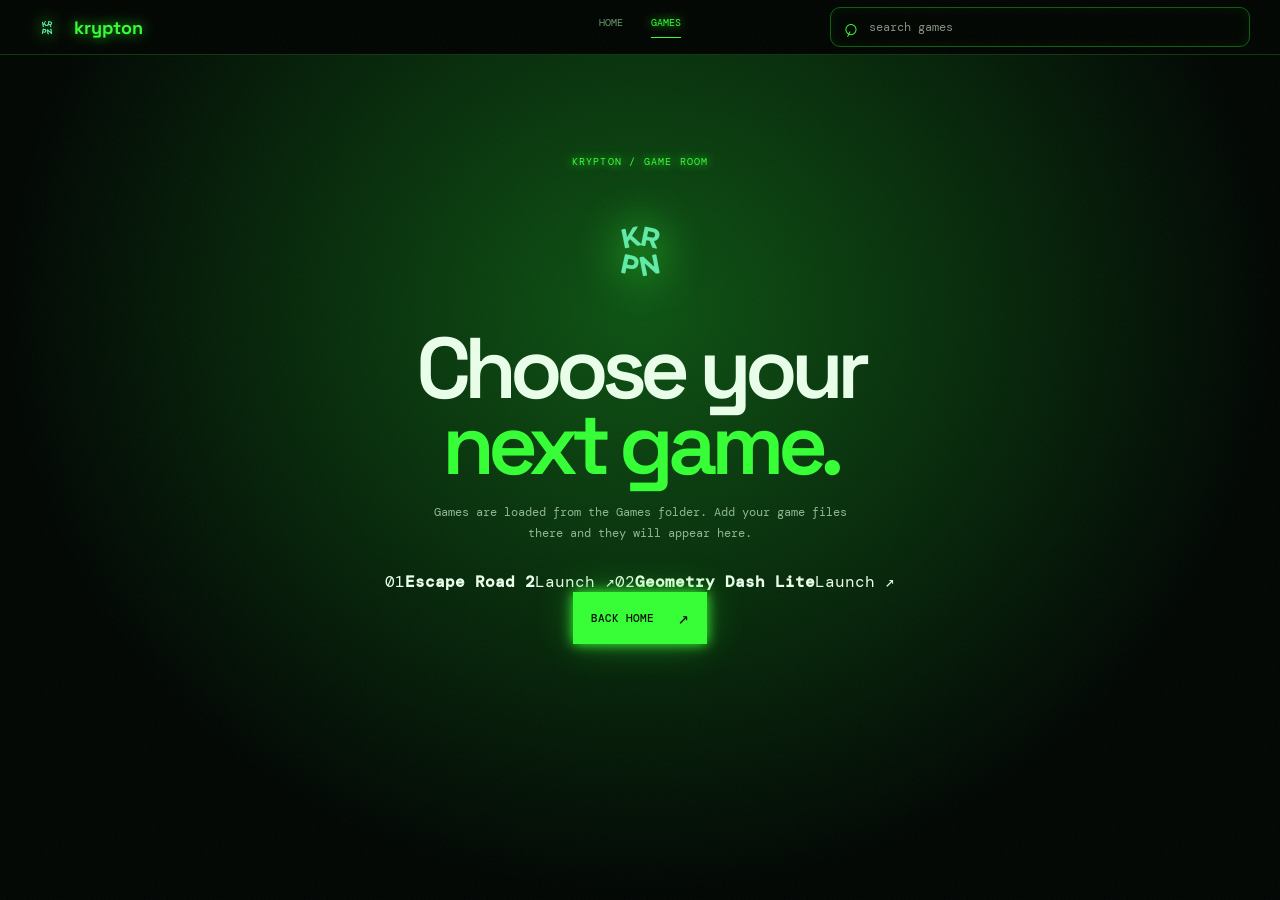
==== game.html @ a92085a6 "Add project files" ====
<!doctype html>
<html lang="en">
<head>
  <meta charset="UTF-8">
  <meta name="viewport" content="width=device-width, initial-scale=1.0">
  <title>Krypton Games</title>
  <link rel="preconnect" href="https://fonts.googleapis.com"><link rel="preconnect" href="https://fonts.gstatic.com" crossorigin>
  <link href="https://fonts.googleapis.com/css2?family=DM+Mono:wght@400;500&family=Space+Grotesk:wght@500;600;700&display=swap" rel="stylesheet">
  <link rel="stylesheet" href="styles.css"><link rel="stylesheet" href="home.css"><link rel="stylesheet" href="folder.css">
</head>
<body class="game-page"><div class="noise"></div>
  <header class="site-header"><a class="brand" href="index.html" aria-label="Krypton home"><img src="logo.png" alt="Krypton logo"><span>krypton</span></a><nav class="main-nav" aria-label="Primary navigation"><a href="index.html">Home</a><a class="active" href="game.html">Games</a></nav><label class="search-box"><span>⌕</span><input type="search" placeholder="search games" aria-label="Search games"></label></header>
  <main class="game-landing"><p class="section-kicker">KRYPTON / GAME ROOM</p><img src="logo.png" alt="" class="game-logo"><h1>Choose your<br><em>next game.</em></h1><p class="game-intro">Games are loaded from the Games folder. Add your game files there and they will appear here.</p><div class="folder-grid" id="game-shelf"><p class="empty-shelf">Scanning the Games folder...</p></div><a class="glow-button" href="index.html">Back home <span>↗</span></a></main>
</body>
<script src="game.js"></script>
</html>
---- styles.css ----
.krypton-game-bar{align-items:center;background:#020803;border-bottom:1px solid rgba(53,255,53,.35);display:flex;height:48px;justify-content:space-between;left:0;padding:0 18px;position:fixed;right:0;top:0;z-index:20}.krypton-game-brand,.krypton-game-home{align-items:center;color:var(--green);display:flex;font:700 17px/1 Arial,sans-serif;gap:10px;text-decoration:none}.krypton-game-brand img{height:30px;object-fit:contain;width:30px}.krypton-game-title{color:#d8ffd3;font:600 14px/1 Arial,sans-serif;left:50%;position:absolute;transform:translateX(-50%);white-space:nowrap}.krypton-game-home{color:#d8ffd3;font-size:12px;font-weight:600}.krypton-game-home:hover{color:var(--green)}
:root{--bg:#020803;--panel:#061408;--green:#35ff35;--bright:#a5ff82;--dim:#54875a;--line:rgba(79,255,73,.2);--mono:'DM Mono',monospace;--display:'Space Grotesk',sans-serif}*{box-sizing:border-box}html{scroll-behavior:smooth}body{background:var(--bg);color:#eaffea;font-family:var(--mono);margin:0;overflow-x:hidden}.noise{background-image:url("data:image/svg+xml,%3Csvg xmlns='http://www.w3.org/2000/svg' width='160' height='160' viewBox='0 0 160 160'%3E%3Cfilter id='n'%3E%3CfeTurbulence type='fractalNoise' baseFrequency='.8' numOctaves='3' stitchTiles='stitch'/%3E%3C/filter%3E%3Crect width='100%25' height='100%25' filter='url(%23n)' opacity='.32'/%3E%3C/svg%3E");inset:0;opacity:.13;pointer-events:none;position:fixed;z-index:10}a{color:inherit;text-decoration:none}.site-header{align-items:center;background:rgba(1,5,2,.92);border-bottom:1px solid var(--line);display:flex;height:55px;justify-content:space-between;padding:0 30px;position:relative;z-index:3}.brand{align-items:center;color:var(--green);display:flex;font-family:var(--display);font-size:18px;font-weight:700;gap:10px;text-shadow:0 0 13px rgba(53,255,53,.8)}.brand img{filter:drop-shadow(0 0 8px var(--green));height:34px;object-fit:contain;width:34px}.main-nav{display:flex;gap:28px;left:50%;position:absolute;transform:translateX(-50%)}.main-nav a{color:#689b6b;font-size:10px;text-transform:uppercase}.main-nav a:hover,.main-nav a.active{color:var(--green);text-shadow:0 0 10px var(--green)}.main-nav a.active{border-bottom:1px solid var(--green);padding-bottom:8px}.header-tools{align-items:center;display:flex;gap:22px}.search-box{align-items:center;border:1px solid rgba(53,255,53,.35);border-radius:10px;box-shadow:0 0 12px rgba(53,255,53,.08) inset;color:var(--green);display:flex;height:40px;padding:0 12px;width:420px}.search-box span{font-family:Arial;font-size:24px;line-height:0;transform:rotate(-20deg)}.search-box input{background:none;border:0;color:#d8ffd8;font:12px var(--mono);margin-left:10px;outline:0;width:100%}.search-box input::placeholder{color:#829082}.profile-button{align-items:center;background:none;border:0;color:#d8ffd8;cursor:pointer;display:flex;font:11px var(--mono);gap:8px}.avatar{align-items:center;background:#142b16;border:1px solid var(--green);border-radius:50%;box-shadow:0 0 10px rgba(53,255,53,.5);color:var(--green);display:inline-flex;height:27px;justify-content:center;width:27px}.hero{align-items:center;background:radial-gradient(ellipse at center,rgba(16,102,18,.55) 0%,rgba(3,31,8,.62) 33%,rgba(1,7,2,.98) 78%),linear-gradient(120deg,#061307,#011d06 52%,#031008);display:flex;flex-direction:column;min-height:560px;overflow:hidden;padding:65px 20px 85px;position:relative;text-align:center}.hero::before,.hero::after{border:1px solid rgba(61,255,52,.22);border-radius:50%;content:'';height:560px;left:50%;position:absolute;top:55px;transform:translateX(-50%) rotate(-8deg);width:130%;z-index:0}.hero::after{height:420px;opacity:.55;top:115px;transform:translateX(-50%) rotate(12deg);width:96%}.hero-copy{position:relative;z-index:1}.eyebrow{color:var(--green);font-size:10px;letter-spacing:.12em;margin:0 0 20px;text-shadow:0 0 12px var(--green);text-transform:uppercase}.pulse-dot{background:var(--green);border-radius:50%;box-shadow:0 0 11px var(--green);display:inline-block;height:6px;margin-right:8px;width:6px}.hero-logo{align-items:center;display:flex;flex-direction:column;margin:0 auto 25px}.hero-logo img{filter:drop-shadow(0 0 20px rgba(53,255,53,.9));height:148px;object-fit:contain;width:148px}.hero-logo span{color:#fff;font-family:var(--display);font-size:57px;font-weight:700;letter-spacing:-.09em;line-height:.8;text-shadow:0 0 15px rgba(255,255,255,.5)}.hero h1{font-family:var(--display);font-size:clamp(30px,5vw,54px);font-weight:500;letter-spacing:.02em;line-height:1.1;margin:0;min-height:60px;text-shadow:0 0 18px rgba(192,255,177,.65)}.cursor{animation:blink 1s steps(2) infinite;color:var(--green);margin-left:4px}.hero h1 em{color:var(--green);font-style:normal}.hero-text{color:#9eb89f;font-size:12px;line-height:1.7;margin:18px auto 26px;max-width:470px}.primary-button{background:var(--green);border:1px solid var(--green);box-shadow:0 0 10px rgba(53,255,53,.75),0 0 35px rgba(53,255,53,.25);color:#031004;cursor:pointer;display:inline-flex;font:600 11px var(--mono);gap:24px;padding:14px 17px;text-transform:uppercase;transition:box-shadow .2s,transform .2s}.primary-button:hover{box-shadow:0 0 18px var(--green),0 0 50px rgba(53,255,53,.45);transform:translateY(-2px)}.primary-button span{font-size:18px;line-height:10px}.hero-art{height:1px;position:absolute}.scroll-note{bottom:25px;color:#568359;font-size:9px;left:30px;position:absolute;text-transform:uppercase}.scroll-line{background:var(--green);box-shadow:0 0 8px var(--green);display:inline-block;height:1px;margin-right:10px;vertical-align:middle;width:35px}.games-section{background:linear-gradient(180deg,#020803,#041007);padding:70px 6vw 100px;position:relative}.section-heading{align-items:end;display:flex;justify-content:space-between}.section-heading h2,.leaderboard-section h2{color:#e4ffe2;font-family:var(--display);font-size:clamp(38px,6vw,68px);letter-spacing:-.07em;line-height:.9;margin:0;text-shadow:0 0 20px rgba(53,255,53,.35)}.section-note{color:#689b6b;font-size:10px;line-height:1.7;margin:0;text-align:right;text-transform:uppercase}.filter-row{border-bottom:1px solid var(--line);display:flex;gap:25px;margin:42px 0 29px;padding-bottom:13px}.filter{background:none;border:0;color:#54815a;cursor:pointer;font:10px var(--mono);padding:0;text-transform:uppercase}.filter span{border:1px solid currentColor;border-radius:50%;font-size:9px;margin-left:5px;padding:2px 5px}.filter.active-filter,.filter:hover{color:var(--green);text-shadow:0 0 10px var(--green)}.game-grid{display:grid;gap:22px;grid-template-columns:repeat(3,1fr)}.game-card{border:1px solid rgba(57,255,57,.22);box-shadow:0 0 18px rgba(40,255,40,.08);min-width:0;transition:border-color .25s,box-shadow .25s,transform .25s}.game-card:hover{border-color:var(--green);box-shadow:0 0 20px rgba(53,255,53,.28),inset 0 0 22px rgba(53,255,53,.05);transform:translateY(-4px)}.card-top{align-items:center;background:#071607;display:flex;font-size:9px;justify-content:space-between;padding:10px 12px;text-transform:uppercase}.tag{color:var(--green);text-shadow:0 0 8px var(--green)}.players{color:#57875b}.card-visual{height:190px;overflow:hidden;position:relative}.drift-visual{background:radial-gradient(circle at 50% 40%,#15891e,#031708 70%)}.drift-sun{background:var(--green);border-radius:50%;box-shadow:0 0 30px var(--green);height:100px;left:40%;position:absolute;top:35px;width:100px}.drift-track{border:1px solid var(--green);border-radius:50%;height:155px;left:5%;position:absolute;top:84px;transform:rotate(20deg);width:130%}.drift-car{color:var(--green);font-size:34px;left:43%;position:absolute;text-shadow:0 0 16px var(--green);top:105px}.bloom-visual{background:radial-gradient(circle,#154f1b,#031006)}.bloom-orb{border:1px solid var(--green);border-radius:50%;box-shadow:0 0 12px rgba(53,255,53,.5);position:absolute}.orb-a{height:170px;left:12%;top:33px;width:170px}.orb-b{height:115px;right:12%;top:20px;width:115px}.orb-c{height:70px;left:43%;top:65px;width:70px}.bloom-flower{color:var(--green);font-size:84px;left:38%;line-height:1;position:absolute;text-shadow:0 0 15px var(--green);top:51px}.grid-visual{background:#020b03}.grid-pattern{background-image:linear-gradient(rgba(53,255,53,.45) 1px,transparent 1px),linear-gradient(90deg,rgba(53,255,53,.45) 1px,transparent 1px);background-size:27px 27px;height:100%;transform:rotate(-10deg) scale(1.3);width:100%}.grid-word{color:var(--green);font-family:var(--display);font-size:70px;font-weight:700;left:50%;position:absolute;text-shadow:0 0 17px var(--green);top:56px;transform:translateX(-50%) rotate(-10deg)}.orbit-visual{background:radial-gradient(circle,#12651b,#021007)}.orbit-mini{border:1px solid var(--green);border-radius:50%;box-shadow:0 0 13px rgba(53,255,53,.5);height:155px;left:21%;position:absolute;top:19px;transform:rotate(-23deg);width:270px}.orbit-core{background:var(--green);border-radius:50%;box-shadow:0 0 23px var(--green);height:70px;left:50%;position:absolute;top:61px;transform:translateX(-50%);width:70px}.orbit-dot{background:#d3ffbc;border-radius:50%;box-shadow:0 0 9px #d3ffbc;height:12px;left:22%;position:absolute;top:60px;width:12px}.word-visual{background:radial-gradient(circle at 60%,#197426,#031006)}.word-stack{color:var(--green);font-family:var(--display);font-size:55px;font-weight:700;left:13%;line-height:.82;position:absolute;text-shadow:0 0 14px var(--green);top:45px;transform:rotate(-5deg)}.word-stack span{color:#eaffea}.word-tile{align-items:center;background:var(--green);box-shadow:0 0 19px var(--green);color:#021006;display:flex;font:40px var(--display);height:67px;justify-content:center;position:absolute;right:18%;top:65px;transform:rotate(12deg);width:67px}.memory-visual{background:radial-gradient(circle,#14691a,#031006)}.memory-symbol{color:var(--green);font-size:104px;left:38%;position:absolute;text-shadow:0 0 20px var(--green);top:37px}.memory-lines{border-top:1px solid var(--green);bottom:28px;box-shadow:0 0 8px var(--green);left:20%;position:absolute;width:60%}.card-info{align-items:center;background:#030d04;border-top:1px solid var(--line);display:flex;justify-content:space-between;padding:14px}.card-info h3{color:#d7ffd3;font-family:var(--display);font-size:17px;letter-spacing:-.03em;margin:0 0 4px}.card-info p{color:#709a72;font-size:10px;margin:0}.play-button{background:none;border:0;color:var(--green);cursor:pointer;font:10px var(--mono);text-transform:uppercase}.play-button span{font-size:19px;margin-left:9px;vertical-align:-2px}.play-button:hover{text-shadow:0 0 10px var(--green)}.leaderboard-section{background:#010501;border-top:1px solid var(--line);display:grid;gap:40px;grid-template-columns:1fr 1.4fr .7fr;padding:72px 10vw}.leaderboard-section .eyebrow{color:var(--green)}.leaderboard-list{align-self:end}.leader-row{align-items:center;border-bottom:1px solid var(--line);display:grid;gap:13px;grid-template-columns:25px 28px 1fr 1fr auto;padding:14px 0}.leader-row.current{color:var(--green);text-shadow:0 0 8px rgba(53,255,53,.6)}.rank,.game-label{color:#508056;font-size:9px}.mini-avatar{align-items:center;border:1px solid var(--green);border-radius:50%;color:var(--green);display:inline-flex;font-size:10px;height:27px;justify-content:center;width:27px}.avatar-pink{background:#153417}.avatar-yellow{background:#263c14}.avatar-green{background:#10431b}.leader-row strong{font-size:12px}.leader-row b{font-size:11px}.text-button{align-self:end;background:none;border:0;color:var(--green);cursor:pointer;font:10px var(--mono);text-align:left;text-transform:uppercase}.text-button span{font-size:18px;margin-left:9px}footer{align-items:center;background:#031006;border-top:1px solid var(--line);color:#619866;display:flex;font-size:9px;justify-content:space-between;padding:25px 6vw;text-transform:uppercase}.footer-brand{color:var(--green);font-family:var(--display);font-size:18px;font-weight:700;text-shadow:0 0 12px var(--green);text-transform:lowercase}.footer-brand span{font-size:8px}.footer-status i{background:var(--green);border-radius:50%;box-shadow:0 0 8px var(--green);display:inline-block;height:6px;margin-right:7px;width:6px}.modal-backdrop{align-items:center;background:rgba(0,7,1,.82);display:flex;inset:0;justify-content:center;opacity:0;padding:20px;pointer-events:none;position:fixed;transition:opacity .25s;z-index:20}.modal-backdrop.open{opacity:1;pointer-events:auto}.game-modal{background:#061508;border:1px solid var(--green);box-shadow:0 0 30px rgba(53,255,53,.32);max-width:620px;padding:38px;width:100%}.close-modal{background:none;border:0;color:var(--green);cursor:pointer;font-size:28px;position:absolute;right:20px;top:15px}.game-modal h2{color:#efffed;font-family:var(--display);font-size:42px;letter-spacing:-.06em;margin:0;text-shadow:0 0 13px var(--green)}.game-modal>p:not(.eyebrow):not(.game-result){color:#8faf91;font-size:12px}.scoreboard{color:var(--green);display:flex;font-size:10px;gap:28px;margin:24px 0 12px;text-transform:uppercase}.scoreboard strong{font-size:15px;margin-left:7px}.game-stage{background:radial-gradient(circle,#0d4b13,#010602);height:250px;overflow:hidden;position:relative}.start-message{align-items:center;color:var(--green);display:flex;flex-direction:column;gap:15px;inset:0;justify-content:center;position:absolute}.start-message>span{font-size:45px;text-shadow:0 0 15px var(--green)}.target{background:var(--green);border:2px solid #efffed;border-radius:50%;box-shadow:0 0 0 8px rgba(53,255,53,.22),0 0 18px var(--green);cursor:crosshair;display:none;height:40px;position:absolute;width:40px}.game-result{color:var(--green);font-size:11px;min-height:15px}.wide-card{grid-column:span 2}.modal-backdrop.open .game-modal{animation:rise .35s ease-out}@keyframes rise{from{opacity:0;transform:translateY(16px)}to{opacity:1;transform:none}}@keyframes blink{50%{opacity:0}}@media(max-width:800px){.site-header{padding:0 15px}.main-nav{display:none}.header-tools{gap:10px}.search-box{width:min(45vw,220px)}.profile-name,.chevron{display:none}.hero{min-height:600px;padding-top:55px}.hero-logo img{height:120px;width:120px}.hero-logo span{font-size:49px}.games-section{padding:55px 20px 80px}.section-heading{align-items:start;display:block}.section-note{text-align:left;margin-top:16px}.filter-row{gap:18px;overflow:auto;white-space:nowrap}.game-grid{grid-template-columns:1fr}.wide-card{grid-column:auto}.leaderboard-section{display:block;padding:60px 25px}.leaderboard-list{margin:38px 0}.leader-row{grid-template-columns:25px 28px 1fr auto}.game-label{display:none}footer{align-items:flex-start;flex-direction:column;gap:15px;padding:25px 20px}.game-modal{padding:32px 20px}}
---- home.css ----
.home-hero{align-items:center;background:radial-gradient(ellipse at 50% 45%,#0c4c10 0,#031c07 36%,#010603 76%);display:flex;justify-content:center;min-height:650px;overflow:hidden;position:relative;text-align:center}.home-hero:before,.home-hero:after{border:1px solid rgba(53,255,53,.22);border-radius:50%;content:'';height:720px;left:50%;position:absolute;top:75px;transform:translateX(-50%) rotate(-9deg);width:145%}.home-hero:after{height:480px;opacity:.55;top:195px;transform:translateX(-50%) rotate(15deg);width:110%}.hero-stars{background-image:radial-gradient(circle,#35ff35 0 1px,transparent 2px),radial-gradient(circle,#b6ff9c 0 1px,transparent 2px);background-position:10% 20%,80% 35%;background-size:180px 150px,260px 220px;inset:0;opacity:.65;position:absolute}.home-hero-content{position:relative;z-index:1}.hero-logo{filter:drop-shadow(0 0 25px rgba(53,255,53,.95));height:190px;object-fit:contain;width:190px}.hero-wordmark{color:#fff;font:700 74px/0.75 'Space Grotesk',sans-serif;letter-spacing:-.1em;margin:0 0 30px;text-shadow:0 0 18px rgba(255,255,255,.5)}.home-hero h1{color:#eaffea;font:500 clamp(28px,5vw,54px)/1.1 'Space Grotesk',sans-serif;letter-spacing:.02em;margin:0;min-height:60px;text-shadow:0 0 18px rgba(192,255,177,.65)}.cursor{animation:blink 1s steps(2) infinite;color:var(--green)}.hero-copy{color:#99c299;font-size:13px;margin:13px 0 25px}.glow-button,.outline-button{align-items:center;display:inline-flex;font:500 11px var(--mono);gap:24px;padding:14px 18px;text-transform:uppercase}.glow-button{background:var(--green);box-shadow:0 0 12px var(--green),0 0 38px rgba(53,255,53,.3);color:#031004}.glow-button:hover{box-shadow:0 0 22px var(--green),0 0 55px rgba(53,255,53,.5);transform:translateY(-2px)}.glow-button span,.outline-button span{font-size:18px}.hero-code,.hero-scroll{bottom:27px;color:#54895c;font-size:9px;letter-spacing:.08em;position:absolute}.hero-code{right:30px}.hero-scroll{left:30px}.movies-section{background:#020803;border-top:1px solid var(--line);padding:72px 6vw 95px}.section-kicker{color:var(--green);font-size:10px;letter-spacing:.12em;margin:0 0 18px;text-shadow:0 0 10px var(--green);text-transform:uppercase}.section-title-row{align-items:end;display:flex;justify-content:space-between}.movies-section h2,.quick-section h2{color:#e7ffe4;font:600 clamp(38px,6vw,68px)/.9 'Space Grotesk',sans-serif;letter-spacing:-.08em;margin:0;text-shadow:0 0 19px rgba(53,255,53,.35)}.view-button,.watch-button{background:none;border:0;color:var(--green);cursor:pointer;font:10px var(--mono);text-transform:uppercase}.view-button span,.watch-button span{font-size:17px;margin-left:7px}.movie-shelf{display:grid;gap:20px;grid-template-columns:repeat(3,1fr);margin-top:39px}.movie-card{background:#061308;border:1px solid rgba(53,255,53,.26);box-shadow:0 0 18px rgba(53,255,53,.08);transition:.25s}.movie-card:hover{border-color:var(--green);box-shadow:0 0 23px rgba(53,255,53,.3);transform:translateY(-4px)}.movie-art{align-items:end;display:flex;height:175px;justify-content:space-between;overflow:hidden;padding:17px;position:relative}.movie-art:before{border:1px solid rgba(53,255,53,.4);border-radius:50%;content:'';height:230px;left:16%;position:absolute;top:25px;width:180px}.movie-art span{color:var(--green);font:700 31px/.84 'Space Grotesk',sans-serif;letter-spacing:-.07em;position:relative;text-shadow:0 0 15px var(--green)}.movie-art i{color:#c4ffc0;font-size:10px;font-style:normal;position:relative}.movie-one .movie-art{background:radial-gradient(circle at 65% 40%,#176d1d,#030d04)}.movie-two .movie-art{background:radial-gradient(circle at 40% 40%,#116a18,#030e04)}.movie-three .movie-art{background:radial-gradient(circle at 55% 45%,#1a751f,#030d04)}.movie-details{padding:15px}.movie-details h3{color:#d8ffd3;font:600 17px 'Space Grotesk',sans-serif;margin:0 0 5px}.movie-details p{color:#6c9e70;font-size:10px;margin:0 0 13px}.progress{background:#142919;height:3px}.progress span{background:var(--green);box-shadow:0 0 8px var(--green);display:block;height:100%}.watch-button{border-top:1px solid var(--line);padding:13px 15px;text-align:left;width:100%}.quick-section{align-items:center;background:radial-gradient(circle at 80%,#0c4212,#010603 60%);border-top:1px solid var(--line);display:flex;justify-content:space-between;padding:78px 12vw}.quick-section h2 em{color:var(--green);font-style:normal}.outline-button{border:1px solid var(--green);box-shadow:0 0 13px rgba(53,255,53,.25);color:var(--green)}.outline-button:hover{background:var(--green);box-shadow:0 0 20px var(--green);color:#031004}.game-landing{align-items:center;background:radial-gradient(ellipse at 50% 30%,#0d5313,#010603 70%);display:flex;flex-direction:column;min-height:calc(100vh - 55px);padding:100px 20px;text-align:center}.game-logo{filter:drop-shadow(0 0 22px var(--green));height:125px;width:125px}.game-landing h1{font:600 clamp(48px,8vw,86px)/.88 'Space Grotesk',sans-serif;letter-spacing:-.08em;margin:20px 0}.game-landing h1 em{color:var(--green);font-style:normal}.game-landing>p:not(.section-kicker){color:#91b695;font-size:12px;line-height:1.7;margin:0 auto 28px;max-width:420px}@media(max-width:800px){.site-header{padding:0 15px}.main-nav{display:none}.search-box{width:min(48vw,220px)}.hero-logo{height:145px;width:145px}.hero-wordmark{font-size:58px}.home-hero{min-height:600px}.movies-section{padding:55px 20px 75px}.section-title-row{align-items:start;display:block}.view-button{margin-top:20px}.movie-shelf{grid-template-columns:1fr}.quick-section{align-items:start;display:block;padding:60px 25px}.outline-button{margin-top:32px}.hero-code{right:15px}.hero-scroll{left:15px}}
@keyframes blink{50%{opacity:0}}
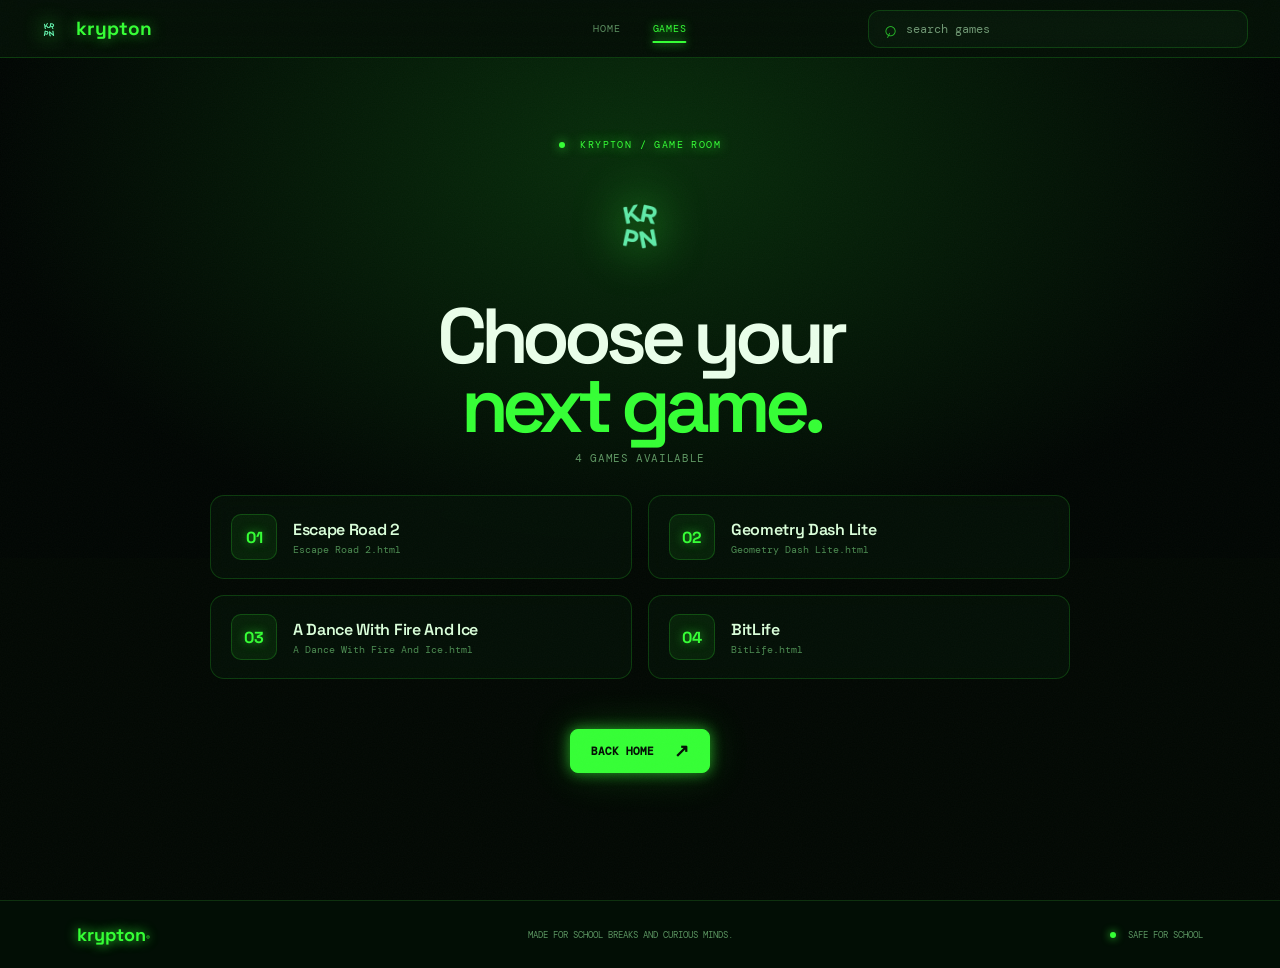
==== commit 75054601: "Add files via upload" ====
--- a/game.html
+++ b/game.html
@@ -3,14 +3,55 @@
 <head>
   <meta charset="UTF-8">
   <meta name="viewport" content="width=device-width, initial-scale=1.0">
-  <title>Krypton Games</title>
-  <link rel="preconnect" href="https://fonts.googleapis.com"><link rel="preconnect" href="https://fonts.gstatic.com" crossorigin>
+  <meta name="theme-color" content="#020803">
+  <meta name="description" content="Browse and launch games on Krypton — your school entertainment hub.">
+  <title>Games | Krypton</title>
+  <link rel="preconnect" href="https://fonts.googleapis.com">
+  <link rel="preconnect" href="https://fonts.gstatic.com" crossorigin>
   <link href="https://fonts.googleapis.com/css2?family=DM+Mono:wght@400;500&family=Space+Grotesk:wght@500;600;700&display=swap" rel="stylesheet">
-  <link rel="stylesheet" href="styles.css"><link rel="stylesheet" href="home.css"><link rel="stylesheet" href="folder.css">
+  <link rel="stylesheet" href="styles.css">
+  <link rel="stylesheet" href="home.css">
+  <link rel="stylesheet" href="folder.css">
 </head>
-<body class="game-page"><div class="noise"></div>
-  <header class="site-header"><a class="brand" href="index.html" aria-label="Krypton home"><img src="logo.png" alt="Krypton logo"><span>krypton</span></a><nav class="main-nav" aria-label="Primary navigation"><a href="index.html">Home</a><a class="active" href="game.html">Games</a></nav><label class="search-box"><span>⌕</span><input type="search" placeholder="search games" aria-label="Search games"></label></header>
-  <main class="game-landing"><p class="section-kicker">KRYPTON / GAME ROOM</p><img src="logo.png" alt="" class="game-logo"><h1>Choose your<br><em>next game.</em></h1><p class="game-intro">Games are loaded from the Games folder. Add your game files there and they will appear here.</p><div class="folder-grid" id="game-shelf"><p class="empty-shelf">Scanning the Games folder...</p></div><a class="glow-button" href="index.html">Back home <span>↗</span></a></main>
+<body class="game-page">
+  <div class="noise"></div>
+
+  <header class="site-header">
+    <a class="brand" href="index.html" aria-label="Krypton home">
+      <img src="logo.png" alt="Krypton logo"><span>krypton</span>
+    </a>
+    <nav class="main-nav" aria-label="Primary navigation">
+      <a href="index.html">Home</a>
+      <a class="active" href="game.html">Games</a>
+    </nav>
+    <label class="search-box">
+      <span>⌕</span>
+      <input type="search" placeholder="search games" aria-label="Search games">
+    </label>
+  </header>
+
+  <main class="game-landing">
+    <div class="game-landing-bg"></div>
+    <div class="game-landing-content">
+      <p class="section-kicker"><span class="pulse-dot"></span> KRYPTON / GAME ROOM</p>
+      <img src="logo.png" alt="" class="game-logo">
+      <h1>Choose your<br><em>next game.</em></h1>
+      <p id="game-count" class="game-count">Scanning...</p>
+    </div>
+
+    <div class="folder-grid" id="game-shelf">
+      <p class="empty-shelf">Scanning the Games folder...</p>
+    </div>
+
+    <a class="glow-button back-home" href="index.html">Back home <span>↗</span></a>
+  </main>
+
+  <footer>
+    <span class="footer-brand">krypton<span>®</span></span>
+    <span>Made for school breaks and curious minds.</span>
+    <span class="footer-status"><i></i> Safe for school</span>
+  </footer>
+
+  <script src="game.js"></script>
 </body>
-<script src="game.js"></script>
 </html>
--- a/styles.css
+++ b/styles.css
@@ -1,2 +1,273 @@
-.krypton-game-bar{align-items:center;background:#020803;border-bottom:1px solid rgba(53,255,53,.35);display:flex;height:48px;justify-content:space-between;left:0;padding:0 18px;position:fixed;right:0;top:0;z-index:20}.krypton-game-brand,.krypton-game-home{align-items:center;color:var(--green);display:flex;font:700 17px/1 Arial,sans-serif;gap:10px;text-decoration:none}.krypton-game-brand img{height:30px;object-fit:contain;width:30px}.krypton-game-title{color:#d8ffd3;font:600 14px/1 Arial,sans-serif;left:50%;position:absolute;transform:translateX(-50%);white-space:nowrap}.krypton-game-home{color:#d8ffd3;font-size:12px;font-weight:600}.krypton-game-home:hover{color:var(--green)}
-:root{--bg:#020803;--panel:#061408;--green:#35ff35;--bright:#a5ff82;--dim:#54875a;--line:rgba(79,255,73,.2);--mono:'DM Mono',monospace;--display:'Space Grotesk',sans-serif}*{box-sizing:border-box}html{scroll-behavior:smooth}body{background:var(--bg);color:#eaffea;font-family:var(--mono);margin:0;overflow-x:hidden}.noise{background-image:url("data:image/svg+xml,%3Csvg xmlns='http://www.w3.org/2000/svg' width='160' height='160' viewBox='0 0 160 160'%3E%3Cfilter id='n'%3E%3CfeTurbulence type='fractalNoise' baseFrequency='.8' numOctaves='3' stitchTiles='stitch'/%3E%3C/filter%3E%3Crect width='100%25' height='100%25' filter='url(%23n)' opacity='.32'/%3E%3C/svg%3E");inset:0;opacity:.13;pointer-events:none;position:fixed;z-index:10}a{color:inherit;text-decoration:none}.site-header{align-items:center;background:rgba(1,5,2,.92);border-bottom:1px solid var(--line);display:flex;height:55px;justify-content:space-between;padding:0 30px;position:relative;z-index:3}.brand{align-items:center;color:var(--green);display:flex;font-family:var(--display);font-size:18px;font-weight:700;gap:10px;text-shadow:0 0 13px rgba(53,255,53,.8)}.brand img{filter:drop-shadow(0 0 8px var(--green));height:34px;object-fit:contain;width:34px}.main-nav{display:flex;gap:28px;left:50%;position:absolute;transform:translateX(-50%)}.main-nav a{color:#689b6b;font-size:10px;text-transform:uppercase}.main-nav a:hover,.main-nav a.active{color:var(--green);text-shadow:0 0 10px var(--green)}.main-nav a.active{border-bottom:1px solid var(--green);padding-bottom:8px}.header-tools{align-items:center;display:flex;gap:22px}.search-box{align-items:center;border:1px solid rgba(53,255,53,.35);border-radius:10px;box-shadow:0 0 12px rgba(53,255,53,.08) inset;color:var(--green);display:flex;height:40px;padding:0 12px;width:420px}.search-box span{font-family:Arial;font-size:24px;line-height:0;transform:rotate(-20deg)}.search-box input{background:none;border:0;color:#d8ffd8;font:12px var(--mono);margin-left:10px;outline:0;width:100%}.search-box input::placeholder{color:#829082}.profile-button{align-items:center;background:none;border:0;color:#d8ffd8;cursor:pointer;display:flex;font:11px var(--mono);gap:8px}.avatar{align-items:center;background:#142b16;border:1px solid var(--green);border-radius:50%;box-shadow:0 0 10px rgba(53,255,53,.5);color:var(--green);display:inline-flex;height:27px;justify-content:center;width:27px}.hero{align-items:center;background:radial-gradient(ellipse at center,rgba(16,102,18,.55) 0%,rgba(3,31,8,.62) 33%,rgba(1,7,2,.98) 78%),linear-gradient(120deg,#061307,#011d06 52%,#031008);display:flex;flex-direction:column;min-height:560px;overflow:hidden;padding:65px 20px 85px;position:relative;text-align:center}.hero::before,.hero::after{border:1px solid rgba(61,255,52,.22);border-radius:50%;content:'';height:560px;left:50%;position:absolute;top:55px;transform:translateX(-50%) rotate(-8deg);width:130%;z-index:0}.hero::after{height:420px;opacity:.55;top:115px;transform:translateX(-50%) rotate(12deg);width:96%}.hero-copy{position:relative;z-index:1}.eyebrow{color:var(--green);font-size:10px;letter-spacing:.12em;margin:0 0 20px;text-shadow:0 0 12px var(--green);text-transform:uppercase}.pulse-dot{background:var(--green);border-radius:50%;box-shadow:0 0 11px var(--green);display:inline-block;height:6px;margin-right:8px;width:6px}.hero-logo{align-items:center;display:flex;flex-direction:column;margin:0 auto 25px}.hero-logo img{filter:drop-shadow(0 0 20px rgba(53,255,53,.9));height:148px;object-fit:contain;width:148px}.hero-logo span{color:#fff;font-family:var(--display);font-size:57px;font-weight:700;letter-spacing:-.09em;line-height:.8;text-shadow:0 0 15px rgba(255,255,255,.5)}.hero h1{font-family:var(--display);font-size:clamp(30px,5vw,54px);font-weight:500;letter-spacing:.02em;line-height:1.1;margin:0;min-height:60px;text-shadow:0 0 18px rgba(192,255,177,.65)}.cursor{animation:blink 1s steps(2) infinite;color:var(--green);margin-left:4px}.hero h1 em{color:var(--green);font-style:normal}.hero-text{color:#9eb89f;font-size:12px;line-height:1.7;margin:18px auto 26px;max-width:470px}.primary-button{background:var(--green);border:1px solid var(--green);box-shadow:0 0 10px rgba(53,255,53,.75),0 0 35px rgba(53,255,53,.25);color:#031004;cursor:pointer;display:inline-flex;font:600 11px var(--mono);gap:24px;padding:14px 17px;text-transform:uppercase;transition:box-shadow .2s,transform .2s}.primary-button:hover{box-shadow:0 0 18px var(--green),0 0 50px rgba(53,255,53,.45);transform:translateY(-2px)}.primary-button span{font-size:18px;line-height:10px}.hero-art{height:1px;position:absolute}.scroll-note{bottom:25px;color:#568359;font-size:9px;left:30px;position:absolute;text-transform:uppercase}.scroll-line{background:var(--green);box-shadow:0 0 8px var(--green);display:inline-block;height:1px;margin-right:10px;vertical-align:middle;width:35px}.games-section{background:linear-gradient(180deg,#020803,#041007);padding:70px 6vw 100px;position:relative}.section-heading{align-items:end;display:flex;justify-content:space-between}.section-heading h2,.leaderboard-section h2{color:#e4ffe2;font-family:var(--display);font-size:clamp(38px,6vw,68px);letter-spacing:-.07em;line-height:.9;margin:0;text-shadow:0 0 20px rgba(53,255,53,.35)}.section-note{color:#689b6b;font-size:10px;line-height:1.7;margin:0;text-align:right;text-transform:uppercase}.filter-row{border-bottom:1px solid var(--line);display:flex;gap:25px;margin:42px 0 29px;padding-bottom:13px}.filter{background:none;border:0;color:#54815a;cursor:pointer;font:10px var(--mono);padding:0;text-transform:uppercase}.filter span{border:1px solid currentColor;border-radius:50%;font-size:9px;margin-left:5px;padding:2px 5px}.filter.active-filter,.filter:hover{color:var(--green);text-shadow:0 0 10px var(--green)}.game-grid{display:grid;gap:22px;grid-template-columns:repeat(3,1fr)}.game-card{border:1px solid rgba(57,255,57,.22);box-shadow:0 0 18px rgba(40,255,40,.08);min-width:0;transition:border-color .25s,box-shadow .25s,transform .25s}.game-card:hover{border-color:var(--green);box-shadow:0 0 20px rgba(53,255,53,.28),inset 0 0 22px rgba(53,255,53,.05);transform:translateY(-4px)}.card-top{align-items:center;background:#071607;display:flex;font-size:9px;justify-content:space-between;padding:10px 12px;text-transform:uppercase}.tag{color:var(--green);text-shadow:0 0 8px var(--green)}.players{color:#57875b}.card-visual{height:190px;overflow:hidden;position:relative}.drift-visual{background:radial-gradient(circle at 50% 40%,#15891e,#031708 70%)}.drift-sun{background:var(--green);border-radius:50%;box-shadow:0 0 30px var(--green);height:100px;left:40%;position:absolute;top:35px;width:100px}.drift-track{border:1px solid var(--green);border-radius:50%;height:155px;left:5%;position:absolute;top:84px;transform:rotate(20deg);width:130%}.drift-car{color:var(--green);font-size:34px;left:43%;position:absolute;text-shadow:0 0 16px var(--green);top:105px}.bloom-visual{background:radial-gradient(circle,#154f1b,#031006)}.bloom-orb{border:1px solid var(--green);border-radius:50%;box-shadow:0 0 12px rgba(53,255,53,.5);position:absolute}.orb-a{height:170px;left:12%;top:33px;width:170px}.orb-b{height:115px;right:12%;top:20px;width:115px}.orb-c{height:70px;left:43%;top:65px;width:70px}.bloom-flower{color:var(--green);font-size:84px;left:38%;line-height:1;position:absolute;text-shadow:0 0 15px var(--green);top:51px}.grid-visual{background:#020b03}.grid-pattern{background-image:linear-gradient(rgba(53,255,53,.45) 1px,transparent 1px),linear-gradient(90deg,rgba(53,255,53,.45) 1px,transparent 1px);background-size:27px 27px;height:100%;transform:rotate(-10deg) scale(1.3);width:100%}.grid-word{color:var(--green);font-family:var(--display);font-size:70px;font-weight:700;left:50%;position:absolute;text-shadow:0 0 17px var(--green);top:56px;transform:translateX(-50%) rotate(-10deg)}.orbit-visual{background:radial-gradient(circle,#12651b,#021007)}.orbit-mini{border:1px solid var(--green);border-radius:50%;box-shadow:0 0 13px rgba(53,255,53,.5);height:155px;left:21%;position:absolute;top:19px;transform:rotate(-23deg);width:270px}.orbit-core{background:var(--green);border-radius:50%;box-shadow:0 0 23px var(--green);height:70px;left:50%;position:absolute;top:61px;transform:translateX(-50%);width:70px}.orbit-dot{background:#d3ffbc;border-radius:50%;box-shadow:0 0 9px #d3ffbc;height:12px;left:22%;position:absolute;top:60px;width:12px}.word-visual{background:radial-gradient(circle at 60%,#197426,#031006)}.word-stack{color:var(--green);font-family:var(--display);font-size:55px;font-weight:700;left:13%;line-height:.82;position:absolute;text-shadow:0 0 14px var(--green);top:45px;transform:rotate(-5deg)}.word-stack span{color:#eaffea}.word-tile{align-items:center;background:var(--green);box-shadow:0 0 19px var(--green);color:#021006;display:flex;font:40px var(--display);height:67px;justify-content:center;position:absolute;right:18%;top:65px;transform:rotate(12deg);width:67px}.memory-visual{background:radial-gradient(circle,#14691a,#031006)}.memory-symbol{color:var(--green);font-size:104px;left:38%;position:absolute;text-shadow:0 0 20px var(--green);top:37px}.memory-lines{border-top:1px solid var(--green);bottom:28px;box-shadow:0 0 8px var(--green);left:20%;position:absolute;width:60%}.card-info{align-items:center;background:#030d04;border-top:1px solid var(--line);display:flex;justify-content:space-between;padding:14px}.card-info h3{color:#d7ffd3;font-family:var(--display);font-size:17px;letter-spacing:-.03em;margin:0 0 4px}.card-info p{color:#709a72;font-size:10px;margin:0}.play-button{background:none;border:0;color:var(--green);cursor:pointer;font:10px var(--mono);text-transform:uppercase}.play-button span{font-size:19px;margin-left:9px;vertical-align:-2px}.play-button:hover{text-shadow:0 0 10px var(--green)}.leaderboard-section{background:#010501;border-top:1px solid var(--line);display:grid;gap:40px;grid-template-columns:1fr 1.4fr .7fr;padding:72px 10vw}.leaderboard-section .eyebrow{color:var(--green)}.leaderboard-list{align-self:end}.leader-row{align-items:center;border-bottom:1px solid var(--line);display:grid;gap:13px;grid-template-columns:25px 28px 1fr 1fr auto;padding:14px 0}.leader-row.current{color:var(--green);text-shadow:0 0 8px rgba(53,255,53,.6)}.rank,.game-label{color:#508056;font-size:9px}.mini-avatar{align-items:center;border:1px solid var(--green);border-radius:50%;color:var(--green);display:inline-flex;font-size:10px;height:27px;justify-content:center;width:27px}.avatar-pink{background:#153417}.avatar-yellow{background:#263c14}.avatar-green{background:#10431b}.leader-row strong{font-size:12px}.leader-row b{font-size:11px}.text-button{align-self:end;background:none;border:0;color:var(--green);cursor:pointer;font:10px var(--mono);text-align:left;text-transform:uppercase}.text-button span{font-size:18px;margin-left:9px}footer{align-items:center;background:#031006;border-top:1px solid var(--line);color:#619866;display:flex;font-size:9px;justify-content:space-between;padding:25px 6vw;text-transform:uppercase}.footer-brand{color:var(--green);font-family:var(--display);font-size:18px;font-weight:700;text-shadow:0 0 12px var(--green);text-transform:lowercase}.footer-brand span{font-size:8px}.footer-status i{background:var(--green);border-radius:50%;box-shadow:0 0 8px var(--green);display:inline-block;height:6px;margin-right:7px;width:6px}.modal-backdrop{align-items:center;background:rgba(0,7,1,.82);display:flex;inset:0;justify-content:center;opacity:0;padding:20px;pointer-events:none;position:fixed;transition:opacity .25s;z-index:20}.modal-backdrop.open{opacity:1;pointer-events:auto}.game-modal{background:#061508;border:1px solid var(--green);box-shadow:0 0 30px rgba(53,255,53,.32);max-width:620px;padding:38px;width:100%}.close-modal{background:none;border:0;color:var(--green);cursor:pointer;font-size:28px;position:absolute;right:20px;top:15px}.game-modal h2{color:#efffed;font-family:var(--display);font-size:42px;letter-spacing:-.06em;margin:0;text-shadow:0 0 13px var(--green)}.game-modal>p:not(.eyebrow):not(.game-result){color:#8faf91;font-size:12px}.scoreboard{color:var(--green);display:flex;font-size:10px;gap:28px;margin:24px 0 12px;text-transform:uppercase}.scoreboard strong{font-size:15px;margin-left:7px}.game-stage{background:radial-gradient(circle,#0d4b13,#010602);height:250px;overflow:hidden;position:relative}.start-message{align-items:center;color:var(--green);display:flex;flex-direction:column;gap:15px;inset:0;justify-content:center;position:absolute}.start-message>span{font-size:45px;text-shadow:0 0 15px var(--green)}.target{background:var(--green);border:2px solid #efffed;border-radius:50%;box-shadow:0 0 0 8px rgba(53,255,53,.22),0 0 18px var(--green);cursor:crosshair;display:none;height:40px;position:absolute;width:40px}.game-result{color:var(--green);font-size:11px;min-height:15px}.wide-card{grid-column:span 2}.modal-backdrop.open .game-modal{animation:rise .35s ease-out}@keyframes rise{from{opacity:0;transform:translateY(16px)}to{opacity:1;transform:none}}@keyframes blink{50%{opacity:0}}@media(max-width:800px){.site-header{padding:0 15px}.main-nav{display:none}.header-tools{gap:10px}.search-box{width:min(45vw,220px)}.profile-name,.chevron{display:none}.hero{min-height:600px;padding-top:55px}.hero-logo img{height:120px;width:120px}.hero-logo span{font-size:49px}.games-section{padding:55px 20px 80px}.section-heading{align-items:start;display:block}.section-note{text-align:left;margin-top:16px}.filter-row{gap:18px;overflow:auto;white-space:nowrap}.game-grid{grid-template-columns:1fr}.wide-card{grid-column:auto}.leaderboard-section{display:block;padding:60px 25px}.leaderboard-list{margin:38px 0}.leader-row{grid-template-columns:25px 28px 1fr auto}.game-label{display:none}footer{align-items:flex-start;flex-direction:column;gap:15px;padding:25px 20px}.game-modal{padding:32px 20px}}+/* ======================================================================
+   KRYPTON — Core Design System
+   Green-themed entertainment hub
+   ====================================================================== */
+
+/* --- Tokens --- */
+:root {
+  --bg: #020803;
+  --panel: #061408;
+  --surface: #0a1f0e;
+  --green: #35ff35;
+  --green-mid: #28cc28;
+  --bright: #a5ff82;
+  --dim: #54875a;
+  --line: rgba(79, 255, 73, .15);
+  --glow: rgba(53, 255, 53, .6);
+  --mono: 'DM Mono', monospace;
+  --display: 'Space Grotesk', sans-serif;
+  --radius: 14px;
+  --radius-sm: 8px;
+  --glass-bg: rgba(6, 20, 8, .65);
+  --glass-border: rgba(53, 255, 53, .18);
+}
+
+/* --- Reset --- */
+*, *::before, *::after { box-sizing: border-box; margin: 0; padding: 0; }
+html { scroll-behavior: smooth; }
+body {
+  background: var(--bg);
+  color: #eaffea;
+  font-family: var(--mono);
+  overflow-x: hidden;
+}
+
+a { color: inherit; text-decoration: none; }
+
+/* --- Noise overlay --- */
+.noise {
+  background-image: url("data:image/svg+xml,%3Csvg xmlns='http://www.w3.org/2000/svg' width='160' height='160' viewBox='0 0 160 160'%3E%3Cfilter id='n'%3E%3CfeTurbulence type='fractalNoise' baseFrequency='.8' numOctaves='3' stitchTiles='stitch'/%3E%3C/filter%3E%3Crect width='100%25' height='100%25' filter='url(%23n)' opacity='.32'/%3E%3C/svg%3E");
+  inset: 0;
+  opacity: .1;
+  pointer-events: none;
+  position: fixed;
+  z-index: 100;
+}
+
+/* ===========================
+   HEADER
+   =========================== */
+.site-header {
+  align-items: center;
+  background: var(--glass-bg);
+  backdrop-filter: blur(18px) saturate(140%);
+  -webkit-backdrop-filter: blur(18px) saturate(140%);
+  border-bottom: 1px solid var(--glass-border);
+  display: flex;
+  height: 58px;
+  justify-content: space-between;
+  padding: 0 32px;
+  position: sticky;
+  top: 0;
+  z-index: 50;
+}
+
+.brand {
+  align-items: center;
+  color: var(--green);
+  display: flex;
+  font-family: var(--display);
+  font-size: 19px;
+  font-weight: 700;
+  gap: 10px;
+  text-shadow: 0 0 14px var(--glow);
+  transition: text-shadow .25s;
+}
+.brand:hover { text-shadow: 0 0 22px var(--green); }
+.brand img {
+  filter: drop-shadow(0 0 10px var(--green));
+  height: 34px;
+  object-fit: contain;
+  width: 34px;
+}
+
+.main-nav {
+  display: flex;
+  gap: 32px;
+  left: 50%;
+  position: absolute;
+  transform: translateX(-50%);
+}
+.main-nav a {
+  color: #5c9060;
+  font-size: 10px;
+  letter-spacing: .08em;
+  padding: 6px 0;
+  position: relative;
+  text-transform: uppercase;
+  transition: color .2s;
+}
+.main-nav a::after {
+  background: var(--green);
+  border-radius: 2px;
+  bottom: -2px;
+  box-shadow: 0 0 10px var(--green);
+  content: '';
+  height: 2px;
+  left: 0;
+  position: absolute;
+  transform: scaleX(0);
+  transition: transform .25s ease;
+  width: 100%;
+}
+.main-nav a:hover,
+.main-nav a.active { color: var(--green); text-shadow: 0 0 10px var(--green); }
+.main-nav a.active::after { transform: scaleX(1); }
+
+.search-box {
+  align-items: center;
+  background: rgba(10, 31, 14, .45);
+  backdrop-filter: blur(8px);
+  border: 1px solid var(--glass-border);
+  border-radius: 12px;
+  color: var(--green);
+  display: flex;
+  height: 38px;
+  padding: 0 14px;
+  transition: border-color .2s, box-shadow .2s;
+  width: 380px;
+}
+.search-box:focus-within {
+  border-color: rgba(53, 255, 53, .45);
+  box-shadow: 0 0 16px rgba(53, 255, 53, .12);
+}
+.search-box span {
+  font-family: Arial, sans-serif;
+  font-size: 22px;
+  line-height: 0;
+  opacity: .7;
+  transform: rotate(-20deg);
+}
+.search-box input {
+  background: none;
+  border: 0;
+  color: #d8ffd8;
+  font: 12px var(--mono);
+  margin-left: 10px;
+  outline: 0;
+  width: 100%;
+}
+.search-box input::placeholder { color: #6e9672; }
+
+/* ===========================
+   FOOTER
+   =========================== */
+footer {
+  align-items: center;
+  background: rgba(3, 16, 6, .85);
+  backdrop-filter: blur(10px);
+  border-top: 1px solid var(--line);
+  color: #5a9460;
+  display: flex;
+  font-size: 9px;
+  justify-content: space-between;
+  padding: 22px 6vw;
+  text-transform: uppercase;
+}
+.footer-brand {
+  color: var(--green);
+  font-family: var(--display);
+  font-size: 18px;
+  font-weight: 700;
+  text-shadow: 0 0 12px var(--green);
+  text-transform: lowercase;
+}
+.footer-brand span { font-size: 8px; }
+.footer-status i {
+  animation: pulse-glow 2s ease-in-out infinite;
+  background: var(--green);
+  border-radius: 50%;
+  box-shadow: 0 0 8px var(--green);
+  display: inline-block;
+  height: 6px;
+  margin-right: 7px;
+  width: 6px;
+}
+
+/* ===========================
+   BUTTONS
+   =========================== */
+.glow-button,
+.outline-button {
+  align-items: center;
+  border-radius: var(--radius-sm);
+  display: inline-flex;
+  font: 600 11px var(--mono);
+  gap: 20px;
+  padding: 14px 20px;
+  text-transform: uppercase;
+  transition: all .25s ease;
+}
+.glow-button {
+  background: var(--green);
+  border: 1px solid var(--green);
+  box-shadow: 0 0 14px var(--glow), 0 0 40px rgba(53, 255, 53, .2);
+  color: #031004;
+}
+.glow-button:hover {
+  box-shadow: 0 0 24px var(--green), 0 0 60px rgba(53, 255, 53, .4);
+  transform: translateY(-3px);
+}
+.glow-button span,
+.outline-button span { font-size: 18px; line-height: 10px; }
+
+.outline-button {
+  border: 1px solid rgba(53, 255, 53, .5);
+  box-shadow: 0 0 14px rgba(53, 255, 53, .2);
+  color: var(--green);
+}
+.outline-button:hover {
+  background: var(--green);
+  box-shadow: 0 0 22px var(--green);
+  color: #031004;
+}
+
+/* ===========================
+   ANIMATIONS
+   =========================== */
+@keyframes blink { 50% { opacity: 0; } }
+@keyframes pulse-glow {
+  0%, 100% { box-shadow: 0 0 8px var(--green); }
+  50% { box-shadow: 0 0 18px var(--green), 0 0 30px rgba(53, 255, 53, .3); }
+}
+@keyframes float {
+  0%, 100% { transform: translateY(0); }
+  50% { transform: translateY(-8px); }
+}
+@keyframes fade-up {
+  from { opacity: 0; transform: translateY(20px); }
+  to { opacity: 1; transform: translateY(0); }
+}
+@keyframes shimmer {
+  0% { background-position: -200% 0; }
+  100% { background-position: 200% 0; }
+}
+
+/* ===========================
+   PULSE DOT (reusable)
+   =========================== */
+.pulse-dot {
+  animation: pulse-glow 2s ease-in-out infinite;
+  background: var(--green);
+  border-radius: 50%;
+  box-shadow: 0 0 11px var(--green);
+  display: inline-block;
+  height: 6px;
+  margin-right: 8px;
+  width: 6px;
+}
+
+/* ===========================
+   RESPONSIVE
+   =========================== */
+@media (max-width: 800px) {
+  .site-header { padding: 0 16px; }
+  .main-nav { display: none; }
+  .search-box { width: min(48vw, 220px); }
+  footer {
+    align-items: flex-start;
+    flex-direction: column;
+    gap: 14px;
+    padding: 22px 20px;
+  }
+}
--- a/home.css
+++ b/home.css
@@ -1,2 +1,209 @@
-.home-hero{align-items:center;background:radial-gradient(ellipse at 50% 45%,#0c4c10 0,#031c07 36%,#010603 76%);display:flex;justify-content:center;min-height:650px;overflow:hidden;position:relative;text-align:center}.home-hero:before,.home-hero:after{border:1px solid rgba(53,255,53,.22);border-radius:50%;content:'';height:720px;left:50%;position:absolute;top:75px;transform:translateX(-50%) rotate(-9deg);width:145%}.home-hero:after{height:480px;opacity:.55;top:195px;transform:translateX(-50%) rotate(15deg);width:110%}.hero-stars{background-image:radial-gradient(circle,#35ff35 0 1px,transparent 2px),radial-gradient(circle,#b6ff9c 0 1px,transparent 2px);background-position:10% 20%,80% 35%;background-size:180px 150px,260px 220px;inset:0;opacity:.65;position:absolute}.home-hero-content{position:relative;z-index:1}.hero-logo{filter:drop-shadow(0 0 25px rgba(53,255,53,.95));height:190px;object-fit:contain;width:190px}.hero-wordmark{color:#fff;font:700 74px/0.75 'Space Grotesk',sans-serif;letter-spacing:-.1em;margin:0 0 30px;text-shadow:0 0 18px rgba(255,255,255,.5)}.home-hero h1{color:#eaffea;font:500 clamp(28px,5vw,54px)/1.1 'Space Grotesk',sans-serif;letter-spacing:.02em;margin:0;min-height:60px;text-shadow:0 0 18px rgba(192,255,177,.65)}.cursor{animation:blink 1s steps(2) infinite;color:var(--green)}.hero-copy{color:#99c299;font-size:13px;margin:13px 0 25px}.glow-button,.outline-button{align-items:center;display:inline-flex;font:500 11px var(--mono);gap:24px;padding:14px 18px;text-transform:uppercase}.glow-button{background:var(--green);box-shadow:0 0 12px var(--green),0 0 38px rgba(53,255,53,.3);color:#031004}.glow-button:hover{box-shadow:0 0 22px var(--green),0 0 55px rgba(53,255,53,.5);transform:translateY(-2px)}.glow-button span,.outline-button span{font-size:18px}.hero-code,.hero-scroll{bottom:27px;color:#54895c;font-size:9px;letter-spacing:.08em;position:absolute}.hero-code{right:30px}.hero-scroll{left:30px}.movies-section{background:#020803;border-top:1px solid var(--line);padding:72px 6vw 95px}.section-kicker{color:var(--green);font-size:10px;letter-spacing:.12em;margin:0 0 18px;text-shadow:0 0 10px var(--green);text-transform:uppercase}.section-title-row{align-items:end;display:flex;justify-content:space-between}.movies-section h2,.quick-section h2{color:#e7ffe4;font:600 clamp(38px,6vw,68px)/.9 'Space Grotesk',sans-serif;letter-spacing:-.08em;margin:0;text-shadow:0 0 19px rgba(53,255,53,.35)}.view-button,.watch-button{background:none;border:0;color:var(--green);cursor:pointer;font:10px var(--mono);text-transform:uppercase}.view-button span,.watch-button span{font-size:17px;margin-left:7px}.movie-shelf{display:grid;gap:20px;grid-template-columns:repeat(3,1fr);margin-top:39px}.movie-card{background:#061308;border:1px solid rgba(53,255,53,.26);box-shadow:0 0 18px rgba(53,255,53,.08);transition:.25s}.movie-card:hover{border-color:var(--green);box-shadow:0 0 23px rgba(53,255,53,.3);transform:translateY(-4px)}.movie-art{align-items:end;display:flex;height:175px;justify-content:space-between;overflow:hidden;padding:17px;position:relative}.movie-art:before{border:1px solid rgba(53,255,53,.4);border-radius:50%;content:'';height:230px;left:16%;position:absolute;top:25px;width:180px}.movie-art span{color:var(--green);font:700 31px/.84 'Space Grotesk',sans-serif;letter-spacing:-.07em;position:relative;text-shadow:0 0 15px var(--green)}.movie-art i{color:#c4ffc0;font-size:10px;font-style:normal;position:relative}.movie-one .movie-art{background:radial-gradient(circle at 65% 40%,#176d1d,#030d04)}.movie-two .movie-art{background:radial-gradient(circle at 40% 40%,#116a18,#030e04)}.movie-three .movie-art{background:radial-gradient(circle at 55% 45%,#1a751f,#030d04)}.movie-details{padding:15px}.movie-details h3{color:#d8ffd3;font:600 17px 'Space Grotesk',sans-serif;margin:0 0 5px}.movie-details p{color:#6c9e70;font-size:10px;margin:0 0 13px}.progress{background:#142919;height:3px}.progress span{background:var(--green);box-shadow:0 0 8px var(--green);display:block;height:100%}.watch-button{border-top:1px solid var(--line);padding:13px 15px;text-align:left;width:100%}.quick-section{align-items:center;background:radial-gradient(circle at 80%,#0c4212,#010603 60%);border-top:1px solid var(--line);display:flex;justify-content:space-between;padding:78px 12vw}.quick-section h2 em{color:var(--green);font-style:normal}.outline-button{border:1px solid var(--green);box-shadow:0 0 13px rgba(53,255,53,.25);color:var(--green)}.outline-button:hover{background:var(--green);box-shadow:0 0 20px var(--green);color:#031004}.game-landing{align-items:center;background:radial-gradient(ellipse at 50% 30%,#0d5313,#010603 70%);display:flex;flex-direction:column;min-height:calc(100vh - 55px);padding:100px 20px;text-align:center}.game-logo{filter:drop-shadow(0 0 22px var(--green));height:125px;width:125px}.game-landing h1{font:600 clamp(48px,8vw,86px)/.88 'Space Grotesk',sans-serif;letter-spacing:-.08em;margin:20px 0}.game-landing h1 em{color:var(--green);font-style:normal}.game-landing>p:not(.section-kicker){color:#91b695;font-size:12px;line-height:1.7;margin:0 auto 28px;max-width:420px}@media(max-width:800px){.site-header{padding:0 15px}.main-nav{display:none}.search-box{width:min(48vw,220px)}.hero-logo{height:145px;width:145px}.hero-wordmark{font-size:58px}.home-hero{min-height:600px}.movies-section{padding:55px 20px 75px}.section-title-row{align-items:start;display:block}.view-button{margin-top:20px}.movie-shelf{grid-template-columns:1fr}.quick-section{align-items:start;display:block;padding:60px 25px}.outline-button{margin-top:32px}.hero-code{right:15px}.hero-scroll{left:15px}}
-@keyframes blink{50%{opacity:0}}+/* ======================================================================
+   KRYPTON — Home Page
+   ====================================================================== */
+
+/* --- Hero Section --- */
+.home-hero {
+  align-items: center;
+  background:
+    radial-gradient(ellipse at 50% 40%, rgba(12, 76, 16, .55) 0, rgba(3, 28, 7, .7) 38%, rgba(1, 6, 3, .98) 78%);
+  display: flex;
+  justify-content: center;
+  min-height: 92vh;
+  overflow: hidden;
+  position: relative;
+  text-align: center;
+}
+
+/* Orbital rings */
+.home-hero::before,
+.home-hero::after {
+  border: 1px solid rgba(53, 255, 53, .15);
+  border-radius: 50%;
+  content: '';
+  height: 720px;
+  left: 50%;
+  pointer-events: none;
+  position: absolute;
+  top: 75px;
+  transform: translateX(-50%) rotate(-9deg);
+  width: 145%;
+}
+.home-hero::after {
+  animation: float 8s ease-in-out infinite;
+  height: 480px;
+  opacity: .4;
+  top: 195px;
+  transform: translateX(-50%) rotate(15deg);
+  width: 110%;
+}
+
+/* Star field */
+.hero-stars {
+  background-image:
+    radial-gradient(circle, #35ff35 0 1px, transparent 2px),
+    radial-gradient(circle, rgba(182, 255, 156, .6) 0 1px, transparent 2px),
+    radial-gradient(circle, rgba(53, 255, 53, .4) 0 .5px, transparent 1px);
+  background-position: 10% 20%, 80% 35%, 45% 60%;
+  background-size: 180px 150px, 260px 220px, 120px 100px;
+  inset: 0;
+  opacity: .55;
+  position: absolute;
+}
+
+/* Content */
+.home-hero-content {
+  animation: fade-up .8s ease-out;
+  position: relative;
+  z-index: 2;
+}
+
+.hero-logo {
+  animation: float 6s ease-in-out infinite;
+  filter: drop-shadow(0 0 30px rgba(53, 255, 53, .85));
+  height: 190px;
+  object-fit: contain;
+  width: 190px;
+}
+
+.hero-wordmark {
+  color: #fff;
+  font: 700 74px/.75 var(--display);
+  letter-spacing: -.1em;
+  margin: 0 0 28px;
+  text-shadow: 0 0 20px rgba(255, 255, 255, .4), 0 0 60px rgba(53, 255, 53, .15);
+}
+
+.home-hero h1 {
+  color: #eaffea;
+  font: 500 clamp(28px, 5vw, 54px)/1.1 var(--display);
+  letter-spacing: .02em;
+  min-height: 60px;
+  text-shadow: 0 0 20px rgba(192, 255, 177, .55);
+}
+
+.cursor {
+  animation: blink 1s steps(2) infinite;
+  color: var(--green);
+  margin-left: 2px;
+}
+
+.hero-copy {
+  color: #8dba8d;
+  font-size: 13px;
+  line-height: 1.7;
+  margin: 14px 0 28px;
+}
+
+/* Corner annotations */
+.hero-code, .hero-scroll {
+  bottom: 28px;
+  color: #4a8050;
+  font-size: 9px;
+  letter-spacing: .1em;
+  position: absolute;
+  text-transform: uppercase;
+}
+.hero-code { right: 32px; }
+.hero-scroll { left: 32px; }
+
+/* --- Quick Section --- */
+.quick-section {
+  align-items: center;
+  background: radial-gradient(ellipse at 80% 50%, rgba(12, 66, 18, .45), rgba(1, 6, 3, .95) 65%);
+  border-top: 1px solid var(--line);
+  display: flex;
+  justify-content: space-between;
+  padding: 90px 12vw;
+}
+.section-kicker {
+  color: var(--green);
+  font-size: 10px;
+  letter-spacing: .14em;
+  margin: 0 0 18px;
+  text-shadow: 0 0 12px var(--green);
+  text-transform: uppercase;
+}
+.quick-section h2 {
+  color: #e4ffe2;
+  font: 600 clamp(38px, 6vw, 68px)/.9 var(--display);
+  letter-spacing: -.08em;
+  text-shadow: 0 0 20px rgba(53, 255, 53, .3);
+}
+.quick-section h2 em {
+  color: var(--green);
+  font-style: normal;
+}
+
+/* --- Game Landing (game.html) --- */
+.game-landing {
+  align-items: center;
+  display: flex;
+  flex-direction: column;
+  min-height: calc(100vh - 58px);
+  padding: 0 20px 80px;
+  position: relative;
+  text-align: center;
+}
+
+.game-landing-bg {
+  background: radial-gradient(ellipse at 50% 20%, rgba(13, 83, 19, .5), rgba(1, 6, 3, .98) 72%);
+  height: 500px;
+  left: 0;
+  pointer-events: none;
+  position: absolute;
+  right: 0;
+  top: 0;
+}
+
+.game-landing-content {
+  animation: fade-up .7s ease-out;
+  padding: 80px 20px 30px;
+  position: relative;
+  z-index: 2;
+}
+
+.game-logo {
+  animation: float 7s ease-in-out infinite;
+  filter: drop-shadow(0 0 24px var(--green));
+  height: 110px;
+  width: 110px;
+}
+
+.game-landing h1 {
+  font: 600 clamp(44px, 8vw, 78px)/.88 var(--display);
+  letter-spacing: -.08em;
+  margin: 18px 0 0;
+}
+.game-landing h1 em {
+  color: var(--green);
+  font-style: normal;
+}
+
+.game-count {
+  color: #5e9662;
+  font-size: 11px;
+  letter-spacing: .06em;
+  margin: 12px 0 0;
+  text-transform: uppercase;
+}
+
+.back-home { margin-top: 50px; }
+
+/* ===========================
+   RESPONSIVE — Home
+   =========================== */
+@media (max-width: 800px) {
+  .home-hero { min-height: 100vh; }
+  .hero-logo { height: 145px; width: 145px; }
+  .hero-wordmark { font-size: 56px; }
+  .hero-code { right: 16px; }
+  .hero-scroll { left: 16px; }
+  .quick-section {
+    align-items: start;
+    flex-direction: column;
+    gap: 28px;
+    padding: 60px 24px;
+  }
+  .game-landing-content { padding-top: 60px; }
+}
--- a/folder.css
+++ b/folder.css
@@ -0,0 +1,170 @@
+/* ======================================================================
+   KRYPTON — Folder Game Cards (game.html)
+   ====================================================================== */
+
+.folder-grid {
+  display: grid;
+  gap: 16px;
+  grid-template-columns: repeat(auto-fill, minmax(340px, 1fr));
+  margin: 0 auto;
+  max-width: 900px;
+  padding: 0 20px;
+  position: relative;
+  width: 100%;
+  z-index: 2;
+}
+
+.folder-game-card {
+  align-items: center;
+  animation: fade-up .5s ease-out both;
+  background: var(--glass-bg);
+  backdrop-filter: blur(12px);
+  -webkit-backdrop-filter: blur(12px);
+  border: 1px solid var(--glass-border);
+  border-radius: var(--radius);
+  color: #eaffea;
+  cursor: pointer;
+  display: flex;
+  gap: 16px;
+  padding: 18px 20px;
+  position: relative;
+  overflow: hidden;
+  text-decoration: none;
+  transition: border-color .25s, box-shadow .3s, transform .25s, background .25s;
+}
+
+/* Stagger entrance animations */
+.folder-game-card:nth-child(1) { animation-delay: .05s; }
+.folder-game-card:nth-child(2) { animation-delay: .1s; }
+.folder-game-card:nth-child(3) { animation-delay: .15s; }
+.folder-game-card:nth-child(4) { animation-delay: .2s; }
+.folder-game-card:nth-child(5) { animation-delay: .25s; }
+.folder-game-card:nth-child(6) { animation-delay: .3s; }
+
+/* Hover glow gradient behind the card */
+.folder-game-card::before {
+  background: radial-gradient(circle at 30% 50%, rgba(53, 255, 53, .08), transparent 65%);
+  content: '';
+  inset: 0;
+  opacity: 0;
+  position: absolute;
+  transition: opacity .3s;
+}
+
+.folder-game-card:hover {
+  background: rgba(10, 35, 14, .7);
+  border-color: rgba(53, 255, 53, .45);
+  box-shadow:
+    0 0 24px rgba(53, 255, 53, .18),
+    inset 0 0 30px rgba(53, 255, 53, .04);
+  transform: translateY(-3px);
+}
+.folder-game-card:hover::before { opacity: 1; }
+
+/* Number index */
+.card-index {
+  align-items: center;
+  background: rgba(53, 255, 53, .08);
+  border: 1px solid rgba(53, 255, 53, .2);
+  border-radius: 10px;
+  color: var(--green);
+  display: flex;
+  flex-shrink: 0;
+  font-family: var(--display);
+  font-size: 16px;
+  font-weight: 700;
+  height: 46px;
+  justify-content: center;
+  text-shadow: 0 0 10px var(--glow);
+  width: 46px;
+  transition: background .25s, border-color .25s;
+}
+.folder-game-card:hover .card-index {
+  background: rgba(53, 255, 53, .15);
+  border-color: rgba(53, 255, 53, .4);
+}
+
+/* Card body */
+.card-body {
+  display: flex;
+  flex-direction: column;
+  flex: 1;
+  min-width: 0;
+  text-align: left;
+}
+.card-body strong {
+  color: #daffda;
+  font-family: var(--display);
+  font-size: 16px;
+  font-weight: 600;
+  letter-spacing: -.02em;
+  overflow: hidden;
+  text-overflow: ellipsis;
+  white-space: nowrap;
+}
+.card-file {
+  color: #4c8c52;
+  font-size: 10px;
+  margin-top: 3px;
+  overflow: hidden;
+  text-overflow: ellipsis;
+  white-space: nowrap;
+}
+
+/* Launch label */
+.launch {
+  align-items: center;
+  color: var(--green);
+  display: flex;
+  flex-shrink: 0;
+  font-size: 10px;
+  gap: 4px;
+  letter-spacing: .06em;
+  opacity: 0;
+  text-transform: uppercase;
+  transform: translateX(-8px);
+  transition: opacity .25s, transform .25s;
+}
+.launch span {
+  font-size: 16px;
+  transition: transform .2s;
+}
+.folder-game-card:hover .launch {
+  opacity: 1;
+  transform: translateX(0);
+}
+.folder-game-card:hover .launch span {
+  transform: translate(2px, -2px);
+}
+
+/* Empty state */
+.empty-shelf {
+  animation: fade-up .5s ease-out;
+  color: #5e9662;
+  font-size: 12px;
+  grid-column: 1 / -1;
+  line-height: 1.8;
+  padding: 40px 20px;
+  text-align: center;
+}
+.empty-shelf strong { color: var(--green); }
+.empty-shelf code {
+  background: rgba(53, 255, 53, .08);
+  border-radius: 4px;
+  color: var(--bright);
+  font-family: var(--mono);
+  font-size: 11px;
+  padding: 2px 6px;
+}
+
+/* ===========================
+   RESPONSIVE — Folder Grid
+   =========================== */
+@media (max-width: 600px) {
+  .folder-grid {
+    grid-template-columns: 1fr;
+    padding: 0 12px;
+  }
+  .folder-game-card { padding: 14px 16px; }
+  .launch { opacity: 1; transform: none; }
+}
